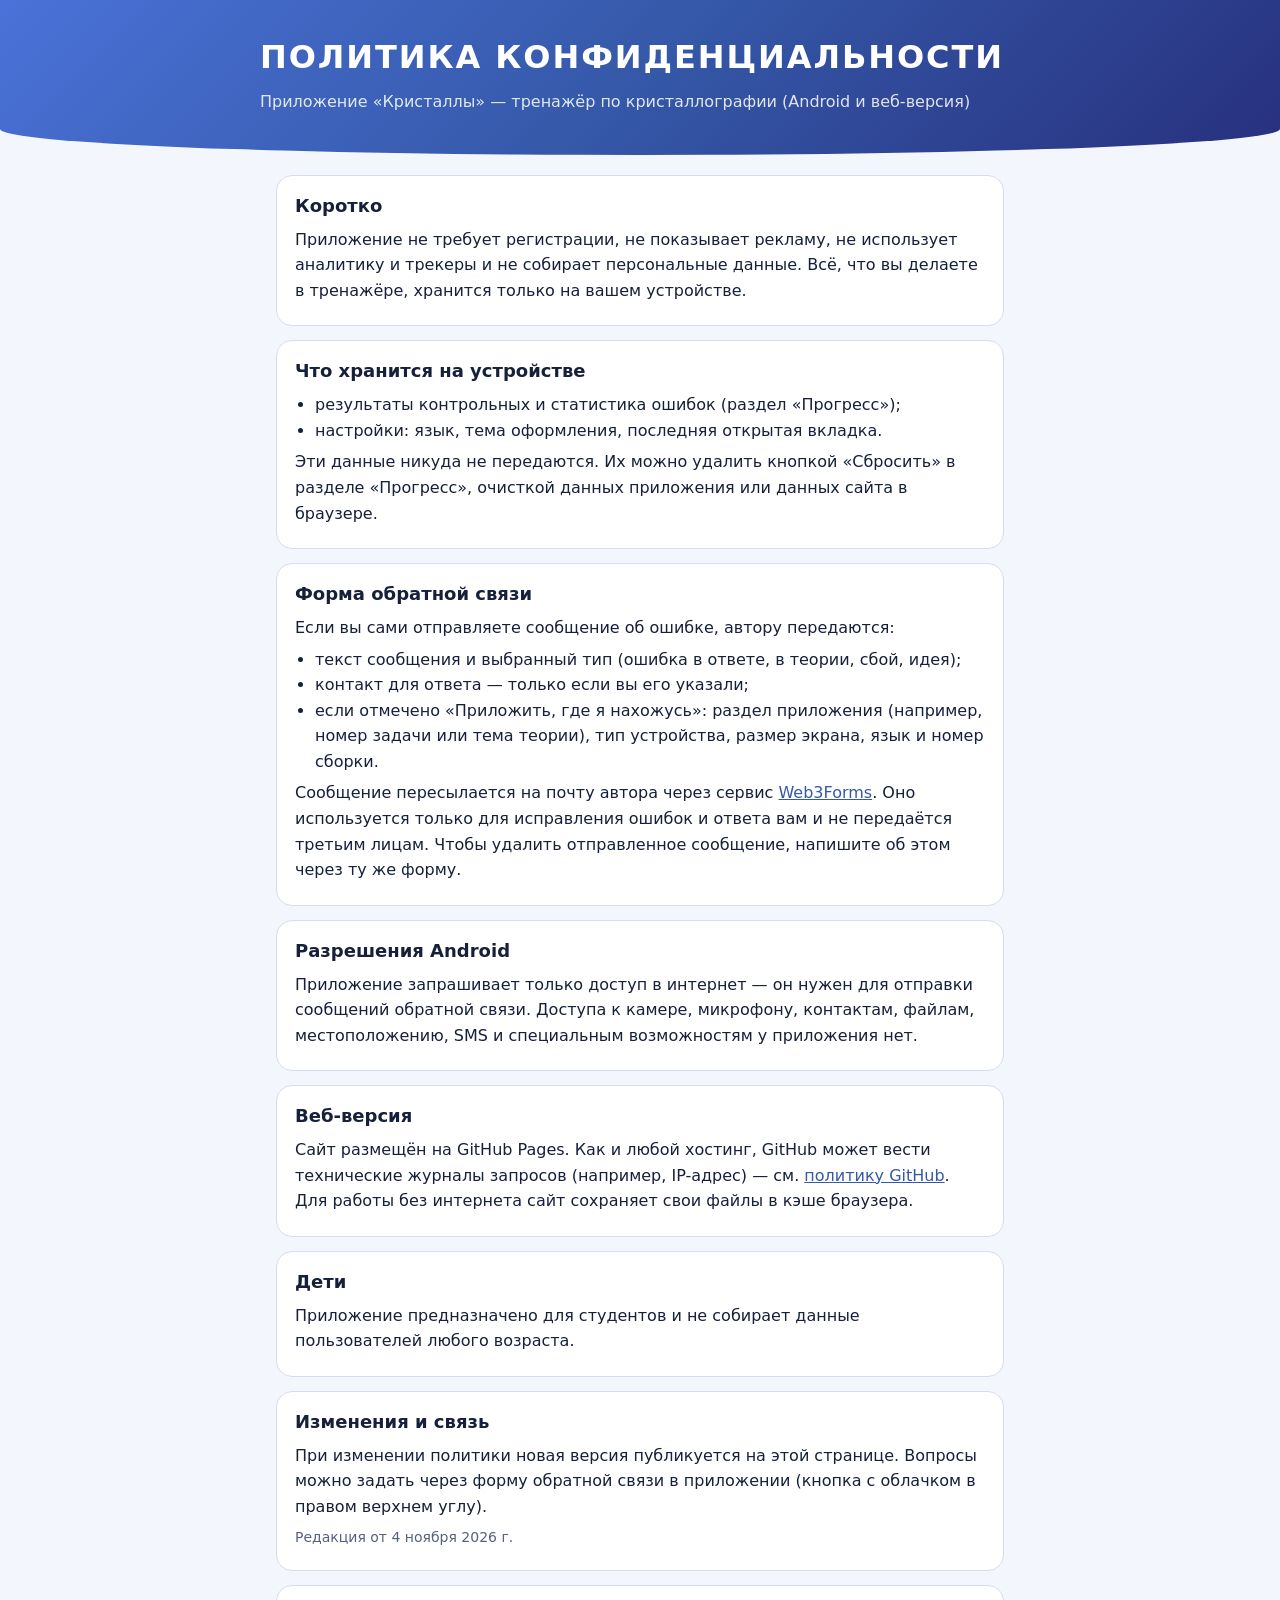
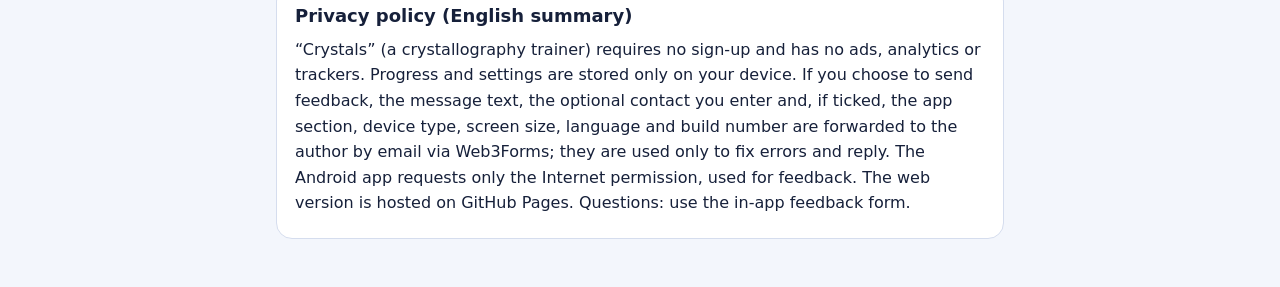
==== site/privacy.html @ 4cf8d374 "Сборка 106" ====
<!doctype html>
<html lang="ru">
<head>
<meta charset="utf-8">
<meta name="viewport" content="width=device-width, initial-scale=1">
<title>Кристаллы — политика конфиденциальности</title>
<meta name="description" content="Политика конфиденциальности приложения «Кристаллы» — тренажёра по кристаллографии">
<link rel="icon" href="icons/icon-192.png">
<style>
:root{--paper:#F3F6FC;--surface:#fff;--ink:#16203A;--muted:#56617F;--line:#D5DDEE;--accent:#3558A8}
@media (prefers-color-scheme:dark){:root{--paper:#0D0B13;--surface:#17141F;--ink:#ECE8F6;--muted:#A39BBA;--line:#2A2539;--accent:#9F82FF}}
*{box-sizing:border-box}
body{margin:0;background:var(--paper);color:var(--ink);font:16px/1.6 system-ui,-apple-system,"Segoe UI",sans-serif}
header{background:linear-gradient(135deg,#4A72D8,#3558A8 50%,#27307E);color:#fff;padding:32px 16px 40px;border-radius:0 0 50% 50% / 0 0 26px 26px}
header div,main{max-width:760px;margin:0 auto}
h1{margin:0;font-size:clamp(24px,6vw,32px);letter-spacing:.06em;text-transform:uppercase}
header p{margin:6px 0 0;opacity:.85}
main{padding:20px 16px 48px;display:grid;gap:14px}
section{background:var(--surface);border:1px solid var(--line);border-radius:16px;padding:16px 18px}
h2{margin:0 0 6px;font-size:18px}
p,ul{margin:6px 0}
ul{padding-left:20px}
.muted{color:var(--muted);font-size:14px}
a{color:var(--accent)}
</style>
</head>
<body>
<header><div><h1>Политика конфиденциальности</h1><p>Приложение «Кристаллы» — тренажёр по кристаллографии (Android и веб-версия)</p></div></header>
<main>
<section>
<h2>Коротко</h2>
<p>Приложение не требует регистрации, не показывает рекламу, не использует аналитику и трекеры и не собирает персональные данные. Всё, что вы делаете в тренажёре, хранится только на вашем устройстве.</p>
</section>
<section>
<h2>Что хранится на устройстве</h2>
<ul>
<li>результаты контрольных и статистика ошибок (раздел «Прогресс»);</li>
<li>настройки: язык, тема оформления, последняя открытая вкладка.</li>
</ul>
<p>Эти данные никуда не передаются. Их можно удалить кнопкой «Сбросить» в разделе «Прогресс», очисткой данных приложения или данных сайта в браузере.</p>
</section>
<section>
<h2>Форма обратной связи</h2>
<p>Если вы сами отправляете сообщение об ошибке, автору передаются:</p>
<ul>
<li>текст сообщения и выбранный тип (ошибка в ответе, в теории, сбой, идея);</li>
<li>контакт для ответа — только если вы его указали;</li>
<li>если отмечено «Приложить, где я нахожусь»: раздел приложения (например, номер задачи или тема теории), тип устройства, размер экрана, язык и номер сборки.</li>
</ul>
<p>Сообщение пересылается на почту автора через сервис <a href="https://web3forms.com/privacy" rel="noopener">Web3Forms</a>. Оно используется только для исправления ошибок и ответа вам и не передаётся третьим лицам. Чтобы удалить отправленное сообщение, напишите об этом через ту же форму.</p>
</section>
<section>
<h2>Разрешения Android</h2>
<p>Приложение запрашивает только доступ в интернет — он нужен для отправки сообщений обратной связи. Доступа к камере, микрофону, контактам, файлам, местоположению, SMS и специальным возможностям у приложения нет.</p>
</section>
<section>
<h2>Веб-версия</h2>
<p>Сайт размещён на GitHub Pages. Как и любой хостинг, GitHub может вести технические журналы запросов (например, IP-адрес) — см. <a href="https://docs.github.com/site-policy/privacy-policies/github-general-privacy-statement" rel="noopener">политику GitHub</a>. Для работы без интернета сайт сохраняет свои файлы в кэше браузера.</p>
</section>
<section>
<h2>Дети</h2>
<p>Приложение предназначено для студентов и не собирает данные пользователей любого возраста.</p>
</section>
<section>
<h2>Изменения и связь</h2>
<p>При изменении политики новая версия публикуется на этой странице. Вопросы можно задать через форму обратной связи в приложении (кнопка с облачком в правом верхнем углу).</p>
<p class="muted">Редакция от 4 ноября 2026 г.</p>
</section>
<section lang="en">
<h2>Privacy policy (English summary)</h2>
<p>“Crystals” (a crystallography trainer) requires no sign-up and has no ads, analytics or trackers. Progress and settings are stored only on your device. If you choose to send feedback, the message text, the optional contact you enter and, if ticked, the app section, device type, screen size, language and build number are forwarded to the author by email via Web3Forms; they are used only to fix errors and reply. The Android app requests only the Internet permission, used for feedback. The web version is hosted on GitHub Pages. Questions: use the in-app feedback form.</p>
</section>
</main>
</body>
</html>
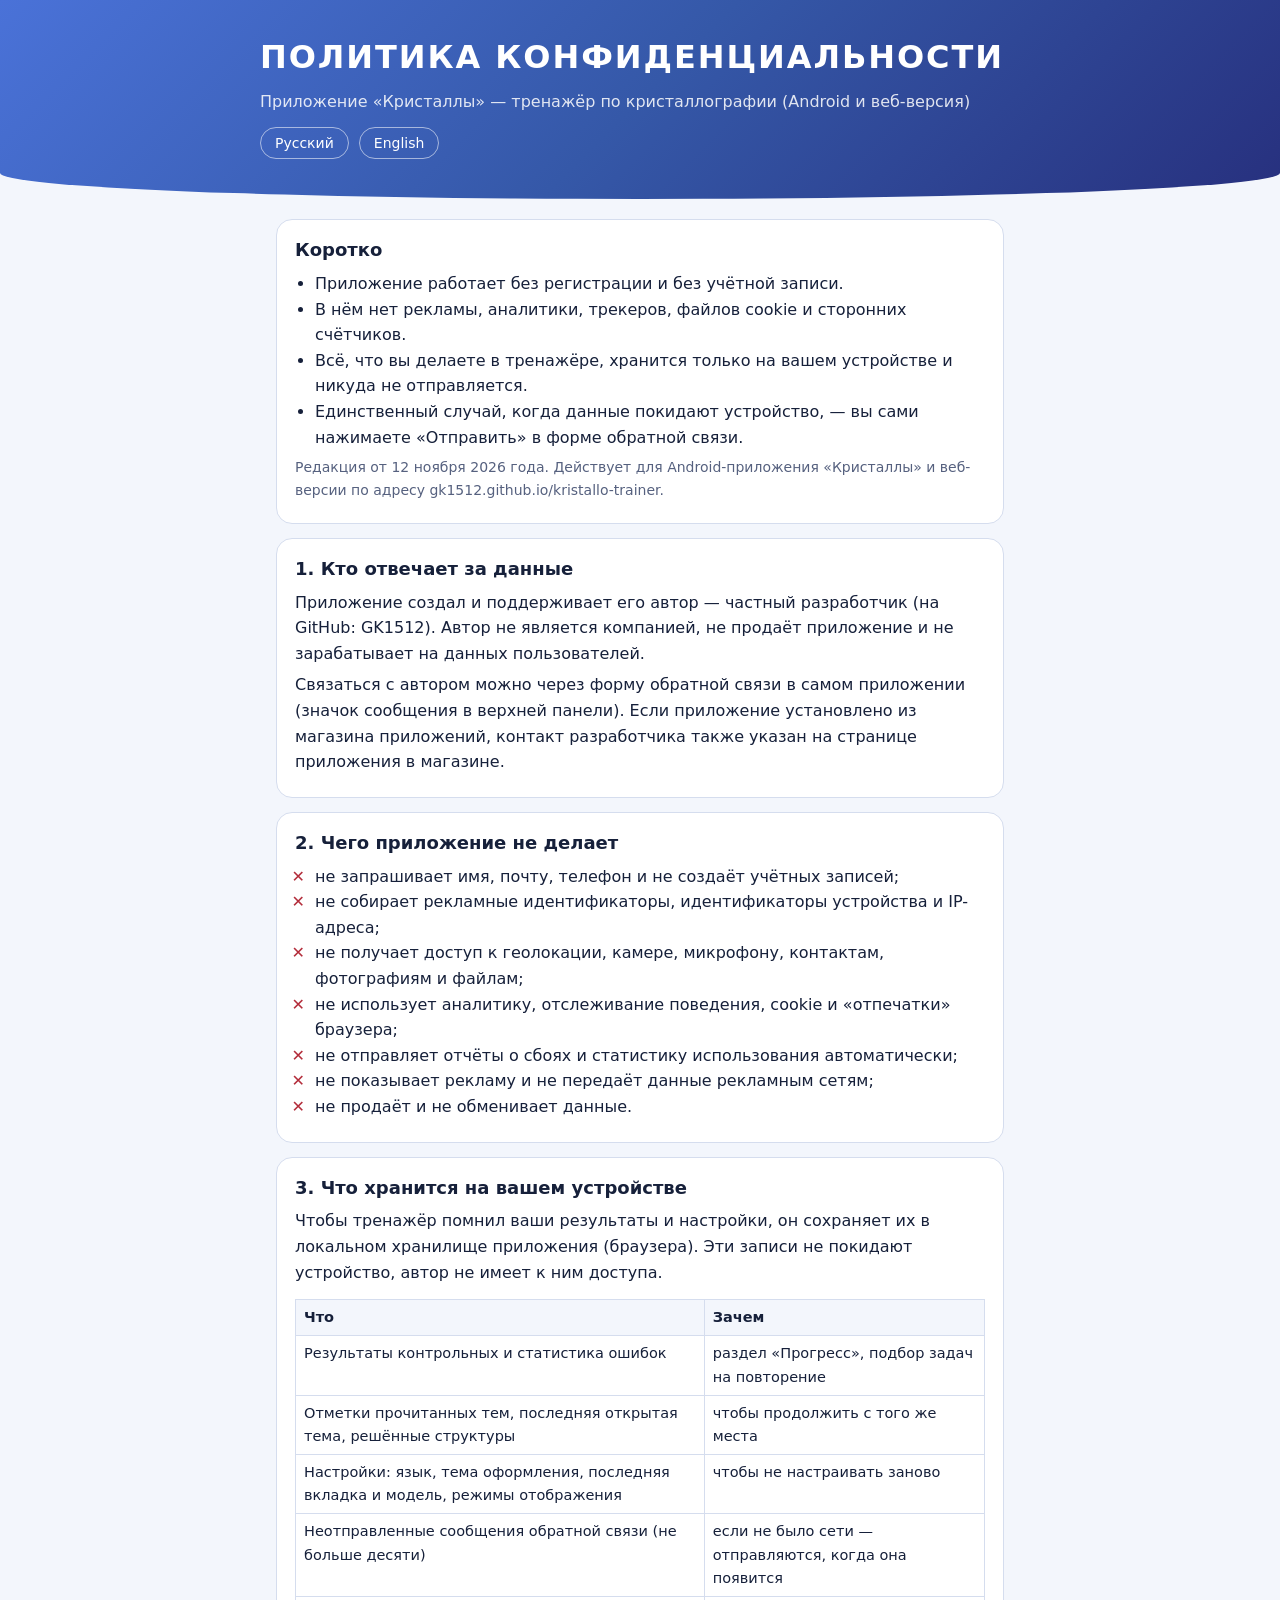
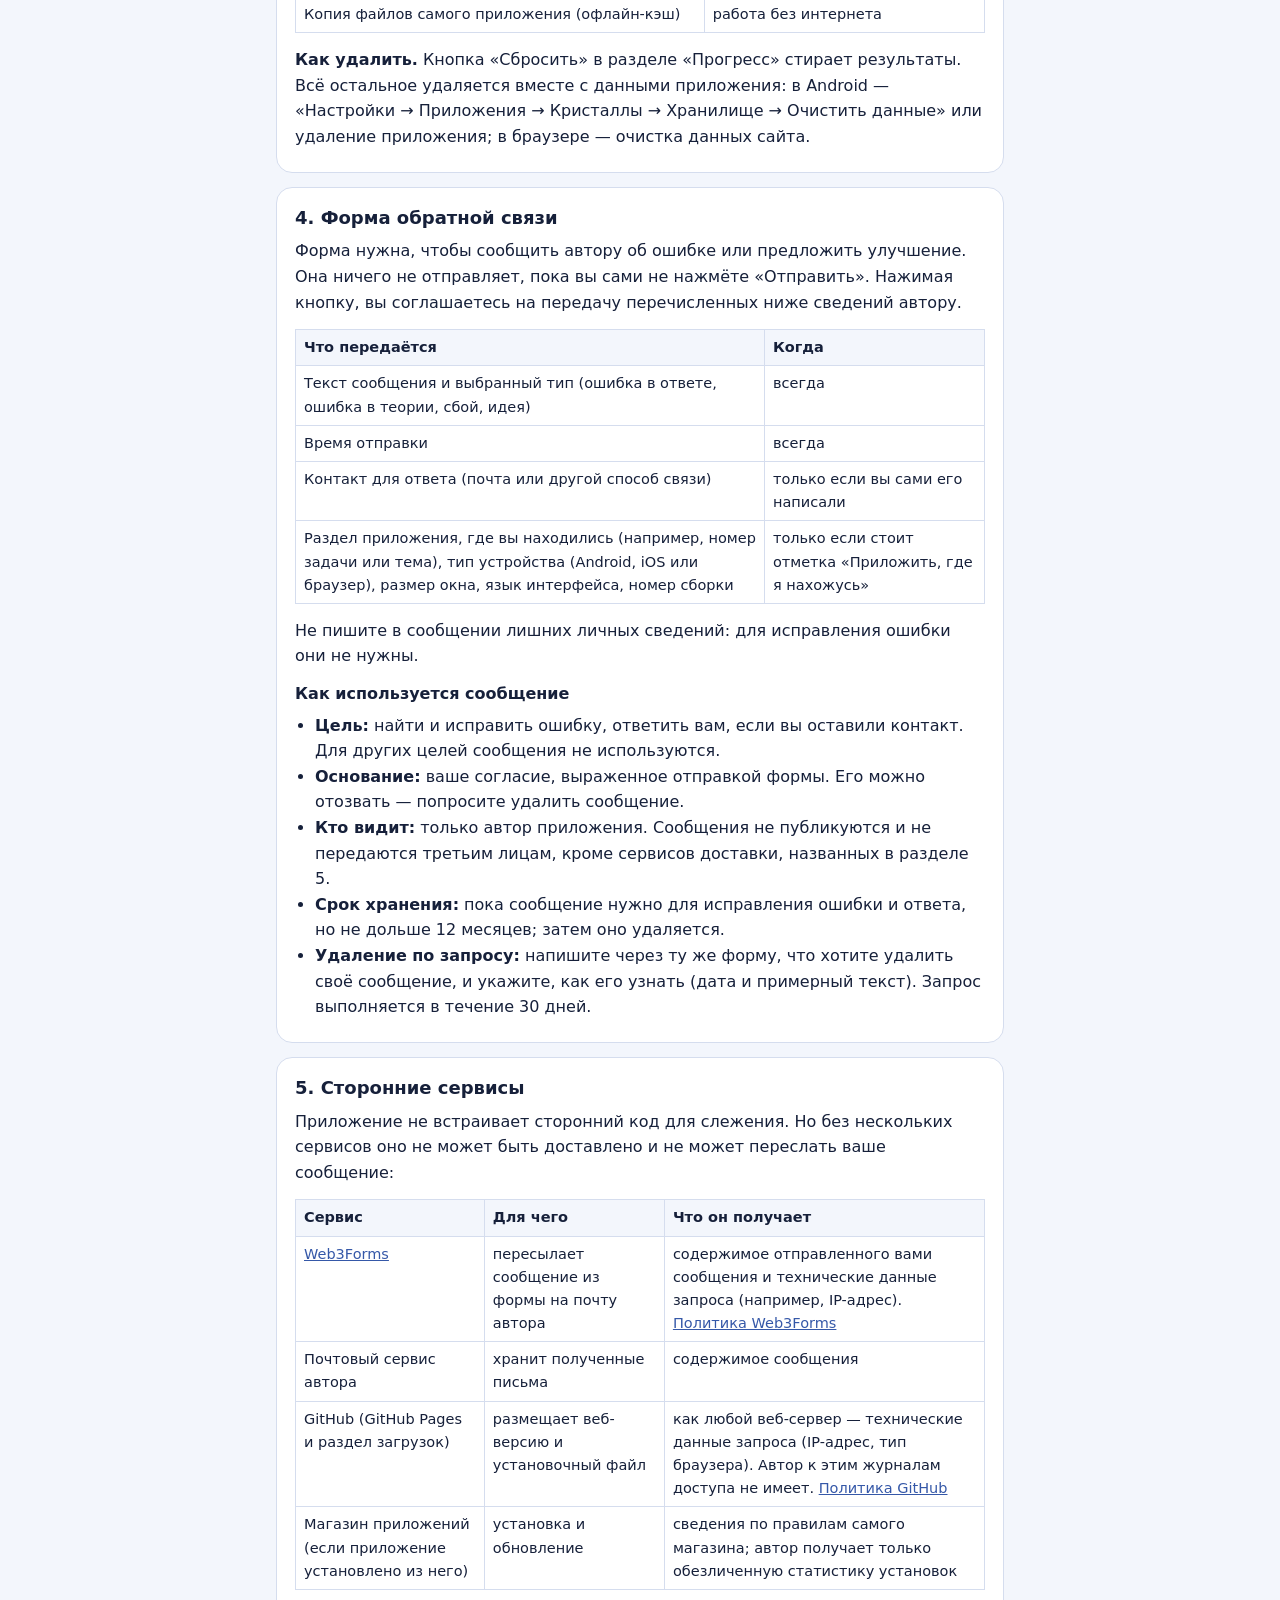
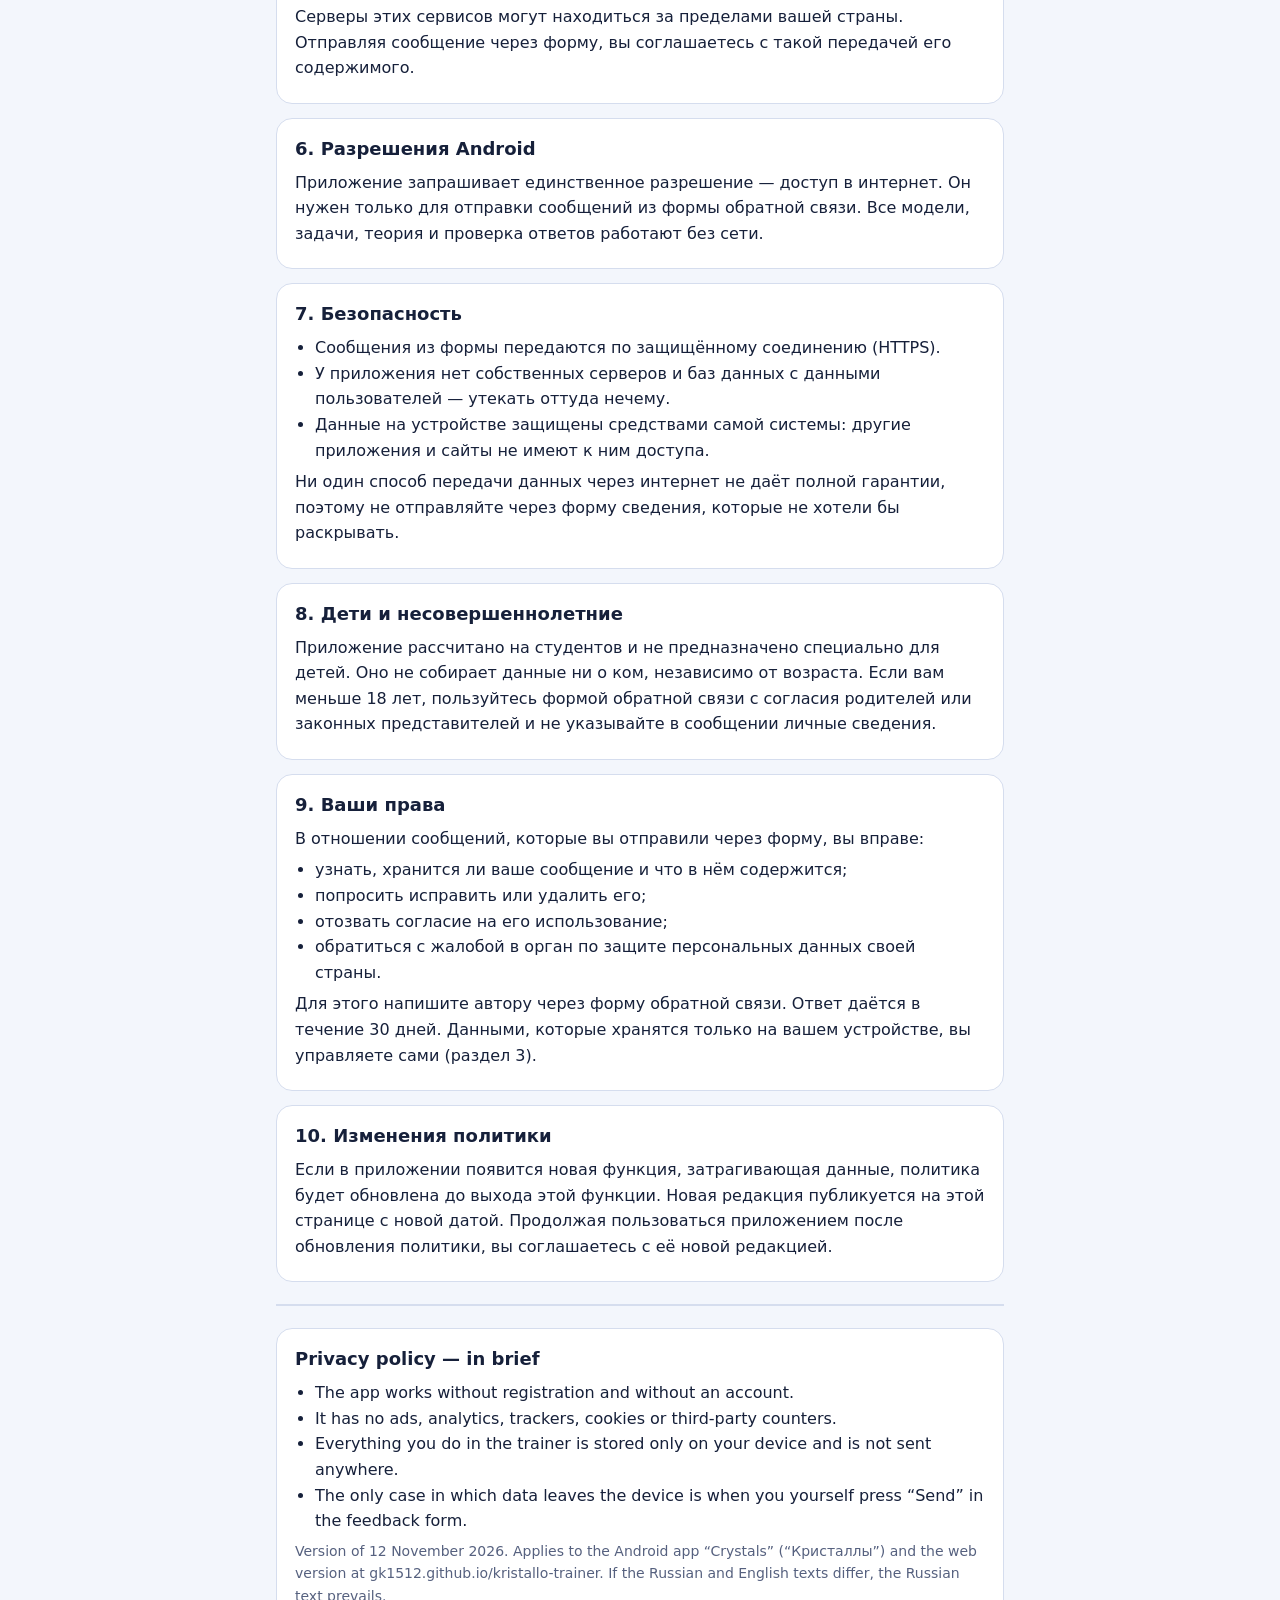
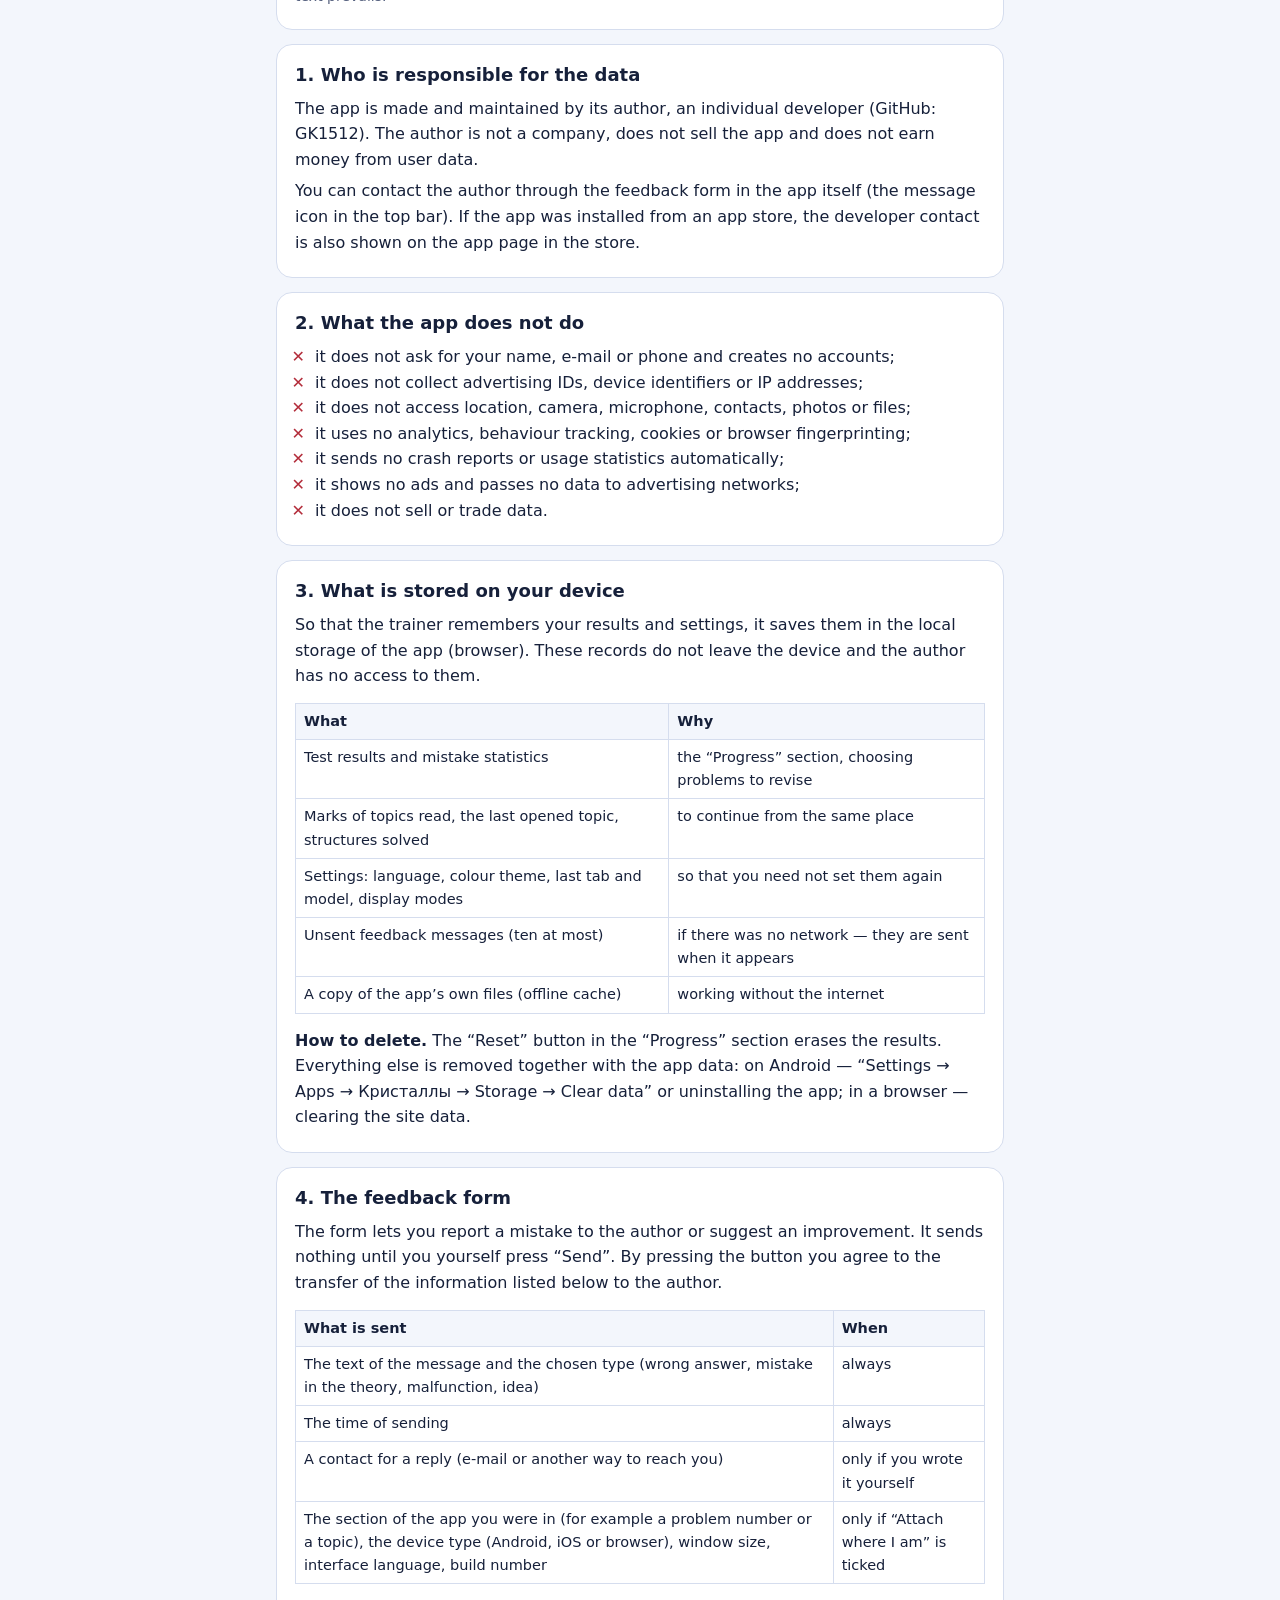
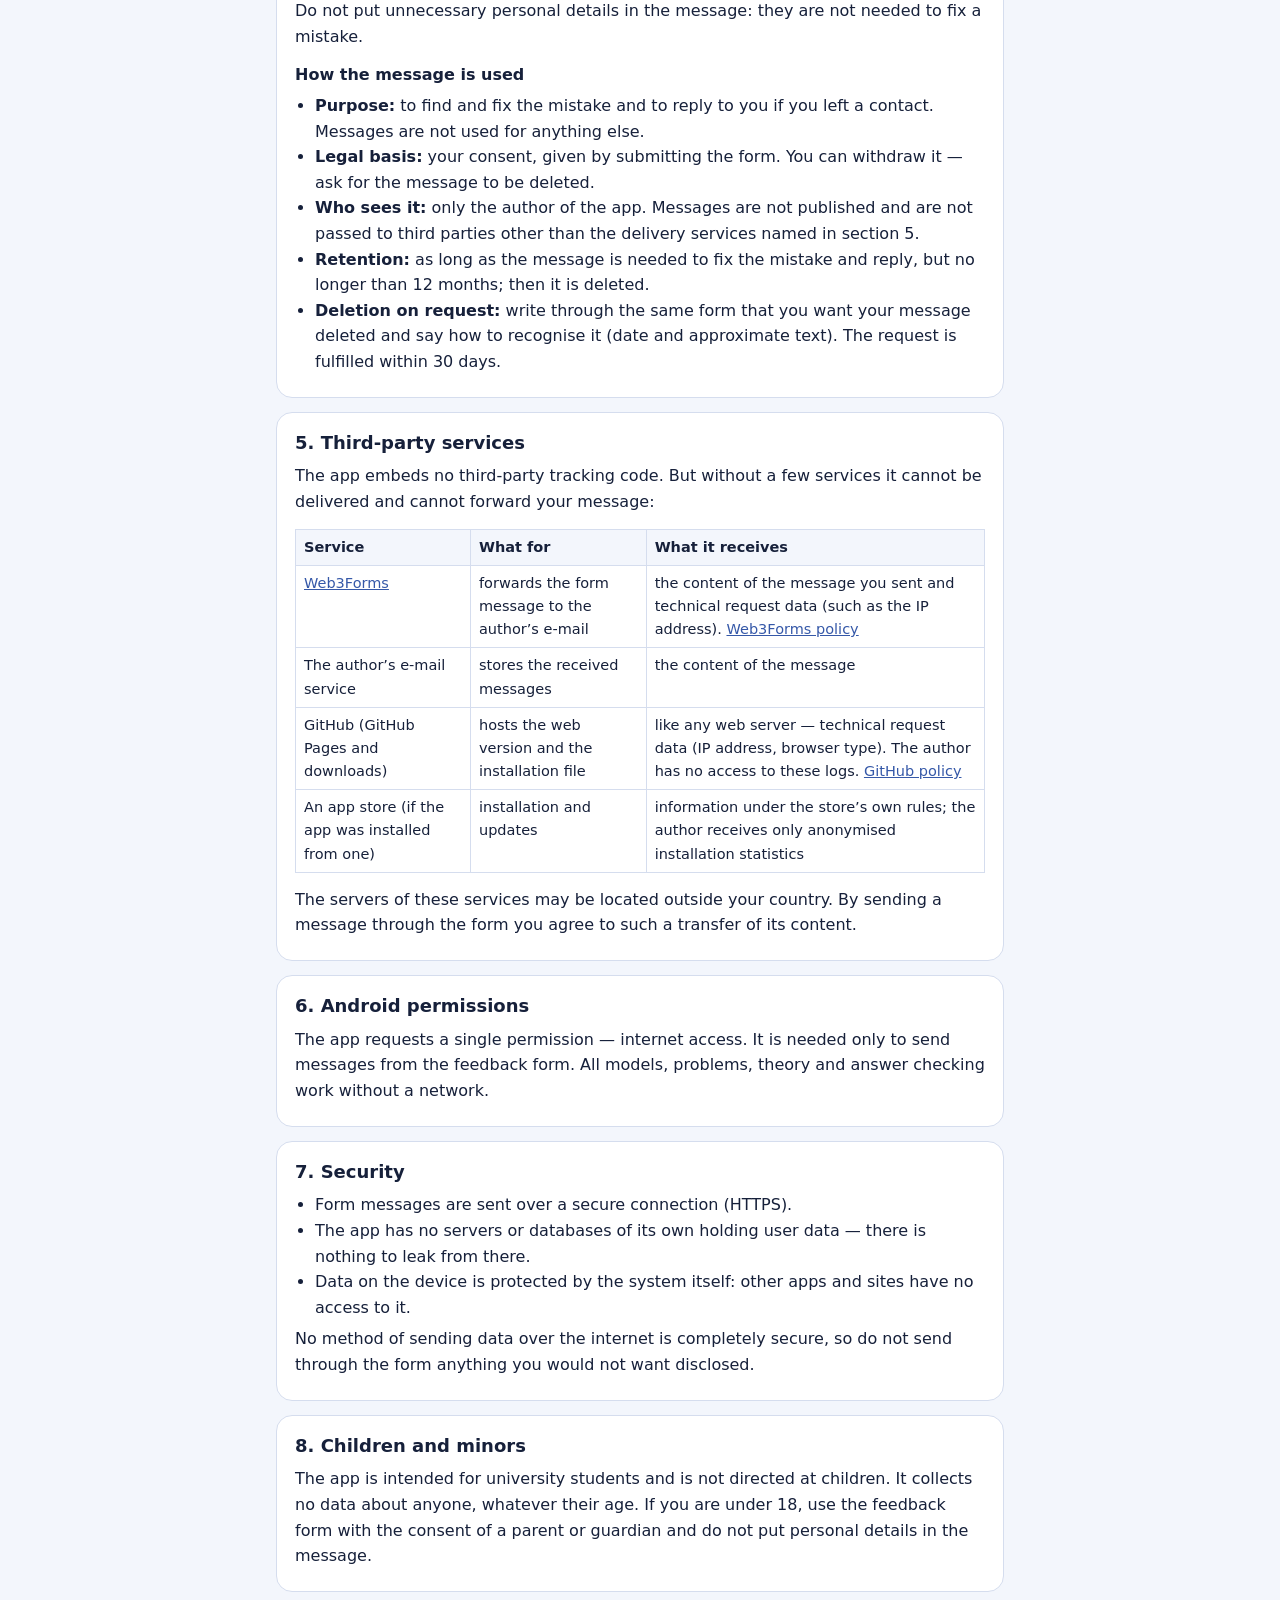
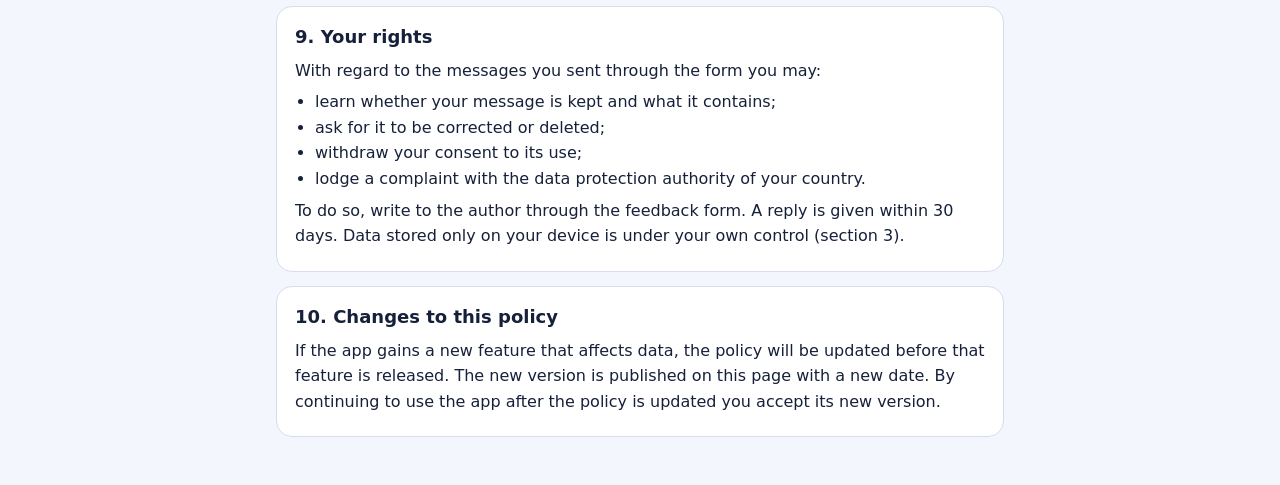
==== commit e019039a: "Сборка 116" ====
--- a/site/privacy.html
+++ b/site/privacy.html
@@ -22,54 +22,210 @@
 ul{padding-left:20px}
 .muted{color:var(--muted);font-size:14px}
 a{color:var(--accent)}
+
+h2{scroll-margin-top:12px}
+h3{margin:12px 0 4px;font-size:16px}
+.lang{display:flex;gap:10px;margin-top:12px}
+.lang a{color:#fff;border:1px solid rgba(255,255,255,.55);border-radius:999px;padding:4px 14px;text-decoration:none;font-size:14px}
+table{border-collapse:collapse;width:100%;font-size:14.5px;margin:8px 0}
+th,td{border:1px solid var(--line);padding:6px 8px;text-align:left;vertical-align:top}
+th{background:var(--paper);font-weight:600}
+.tw{overflow-x:auto}
+.no li::marker{content:"✕  ";color:#B32D3B}
+hr{border:0;border-top:2px solid var(--line);margin:8px 0}
 </style>
 </head>
 <body>
-<header><div><h1>Политика конфиденциальности</h1><p>Приложение «Кристаллы» — тренажёр по кристаллографии (Android и веб-версия)</p></div></header>
+<header><div><h1>Политика конфиденциальности</h1><p>Приложение «Кристаллы» — тренажёр по кристаллографии (Android и веб-версия)</p>
+<div class="lang"><a href="#ru">Русский</a><a href="#en">English</a></div></div></header>
 <main>
-<section>
-<h2>Коротко</h2>
-<p>Приложение не требует регистрации, не показывает рекламу, не использует аналитику и трекеры и не собирает персональные данные. Всё, что вы делаете в тренажёре, хранится только на вашем устройстве.</p>
-</section>
-<section>
-<h2>Что хранится на устройстве</h2>
-<ul>
-<li>результаты контрольных и статистика ошибок (раздел «Прогресс»);</li>
-<li>настройки: язык, тема оформления, последняя открытая вкладка.</li>
-</ul>
-<p>Эти данные никуда не передаются. Их можно удалить кнопкой «Сбросить» в разделе «Прогресс», очисткой данных приложения или данных сайта в браузере.</p>
-</section>
-<section>
-<h2>Форма обратной связи</h2>
-<p>Если вы сами отправляете сообщение об ошибке, автору передаются:</p>
-<ul>
-<li>текст сообщения и выбранный тип (ошибка в ответе, в теории, сбой, идея);</li>
-<li>контакт для ответа — только если вы его указали;</li>
-<li>если отмечено «Приложить, где я нахожусь»: раздел приложения (например, номер задачи или тема теории), тип устройства, размер экрана, язык и номер сборки.</li>
-</ul>
-<p>Сообщение пересылается на почту автора через сервис <a href="https://web3forms.com/privacy" rel="noopener">Web3Forms</a>. Оно используется только для исправления ошибок и ответа вам и не передаётся третьим лицам. Чтобы удалить отправленное сообщение, напишите об этом через ту же форму.</p>
-</section>
-<section>
-<h2>Разрешения Android</h2>
-<p>Приложение запрашивает только доступ в интернет — он нужен для отправки сообщений обратной связи. Доступа к камере, микрофону, контактам, файлам, местоположению, SMS и специальным возможностям у приложения нет.</p>
-</section>
-<section>
-<h2>Веб-версия</h2>
-<p>Сайт размещён на GitHub Pages. Как и любой хостинг, GitHub может вести технические журналы запросов (например, IP-адрес) — см. <a href="https://docs.github.com/site-policy/privacy-policies/github-general-privacy-statement" rel="noopener">политику GitHub</a>. Для работы без интернета сайт сохраняет свои файлы в кэше браузера.</p>
-</section>
-<section>
-<h2>Дети</h2>
-<p>Приложение предназначено для студентов и не собирает данные пользователей любого возраста.</p>
-</section>
-<section>
-<h2>Изменения и связь</h2>
-<p>При изменении политики новая версия публикуется на этой странице. Вопросы можно задать через форму обратной связи в приложении (кнопка с облачком в правом верхнем углу).</p>
-<p class="muted">Редакция от 4 ноября 2026 г.</p>
-</section>
-<section lang="en">
-<h2>Privacy policy (English summary)</h2>
-<p>“Crystals” (a crystallography trainer) requires no sign-up and has no ads, analytics or trackers. Progress and settings are stored only on your device. If you choose to send feedback, the message text, the optional contact you enter and, if ticked, the app section, device type, screen size, language and build number are forwarded to the author by email via Web3Forms; they are used only to fix errors and reply. The Android app requests only the Internet permission, used for feedback. The web version is hosted on GitHub Pages. Questions: use the in-app feedback form.</p>
-</section>
+<section id="ru"><h2>Коротко</h2>
+<ul>
+<li>Приложение работает без регистрации и без учётной записи.</li>
+<li>В нём нет рекламы, аналитики, трекеров, файлов cookie и сторонних счётчиков.</li>
+<li>Всё, что вы делаете в тренажёре, хранится только на вашем устройстве и никуда не отправляется.</li>
+<li>Единственный случай, когда данные покидают устройство, — вы сами нажимаете «Отправить» в форме обратной связи.</li>
+</ul>
+<p class="muted">Редакция от 12 ноября 2026 года. Действует для Android-приложения «Кристаллы» и веб-версии по адресу gk1512.github.io/kristallo-trainer.</p></section>
+
+<section><h2>1. Кто отвечает за данные</h2>
+<p>Приложение создал и поддерживает его автор — частный разработчик (на GitHub: GK1512). Автор не является компанией, не продаёт приложение и не зарабатывает на данных пользователей.</p>
+<p>Связаться с автором можно через форму обратной связи в самом приложении (значок сообщения в верхней панели). Если приложение установлено из магазина приложений, контакт разработчика также указан на странице приложения в магазине.</p></section>
+
+<section><h2>2. Чего приложение не делает</h2>
+<ul class="no">
+<li>не запрашивает имя, почту, телефон и не создаёт учётных записей;</li>
+<li>не собирает рекламные идентификаторы, идентификаторы устройства и IP-адреса;</li>
+<li>не получает доступ к геолокации, камере, микрофону, контактам, фотографиям и файлам;</li>
+<li>не использует аналитику, отслеживание поведения, cookie и «отпечатки» браузера;</li>
+<li>не отправляет отчёты о сбоях и статистику использования автоматически;</li>
+<li>не показывает рекламу и не передаёт данные рекламным сетям;</li>
+<li>не продаёт и не обменивает данные.</li>
+</ul></section>
+
+<section><h2>3. Что хранится на вашем устройстве</h2>
+<p>Чтобы тренажёр помнил ваши результаты и настройки, он сохраняет их в локальном хранилище приложения (браузера). Эти записи не покидают устройство, автор не имеет к ним доступа.</p>
+<div class="tw"><table>
+<tr><th>Что</th><th>Зачем</th></tr>
+<tr><td>Результаты контрольных и статистика ошибок</td><td>раздел «Прогресс», подбор задач на повторение</td></tr>
+<tr><td>Отметки прочитанных тем, последняя открытая тема, решённые структуры</td><td>чтобы продолжить с того же места</td></tr>
+<tr><td>Настройки: язык, тема оформления, последняя вкладка и модель, режимы отображения</td><td>чтобы не настраивать заново</td></tr>
+<tr><td>Неотправленные сообщения обратной связи (не больше десяти)</td><td>если не было сети — отправляются, когда она появится</td></tr>
+<tr><td>Копия файлов самого приложения (офлайн-кэш)</td><td>работа без интернета</td></tr>
+</table></div>
+<p><b>Как удалить.</b> Кнопка «Сбросить» в разделе «Прогресс» стирает результаты. Всё остальное удаляется вместе с данными приложения: в Android — «Настройки → Приложения → Кристаллы → Хранилище → Очистить данные» или удаление приложения; в браузере — очистка данных сайта.</p></section>
+
+<section><h2>4. Форма обратной связи</h2>
+<p>Форма нужна, чтобы сообщить автору об ошибке или предложить улучшение. Она ничего не отправляет, пока вы сами не нажмёте «Отправить». Нажимая кнопку, вы соглашаетесь на передачу перечисленных ниже сведений автору.</p>
+<div class="tw"><table>
+<tr><th>Что передаётся</th><th>Когда</th></tr>
+<tr><td>Текст сообщения и выбранный тип (ошибка в ответе, ошибка в теории, сбой, идея)</td><td>всегда</td></tr>
+<tr><td>Время отправки</td><td>всегда</td></tr>
+<tr><td>Контакт для ответа (почта или другой способ связи)</td><td>только если вы сами его написали</td></tr>
+<tr><td>Раздел приложения, где вы находились (например, номер задачи или тема), тип устройства (Android, iOS или браузер), размер окна, язык интерфейса, номер сборки</td><td>только если стоит отметка «Приложить, где я нахожусь»</td></tr>
+</table></div>
+<p>Не пишите в сообщении лишних личных сведений: для исправления ошибки они не нужны.</p>
+<h3>Как используется сообщение</h3>
+<ul>
+<li><b>Цель:</b> найти и исправить ошибку, ответить вам, если вы оставили контакт. Для других целей сообщения не используются.</li>
+<li><b>Основание:</b> ваше согласие, выраженное отправкой формы. Его можно отозвать — попросите удалить сообщение.</li>
+<li><b>Кто видит:</b> только автор приложения. Сообщения не публикуются и не передаются третьим лицам, кроме сервисов доставки, названных в разделе 5.</li>
+<li><b>Срок хранения:</b> пока сообщение нужно для исправления ошибки и ответа, но не дольше 12 месяцев; затем оно удаляется.</li>
+<li><b>Удаление по запросу:</b> напишите через ту же форму, что хотите удалить своё сообщение, и укажите, как его узнать (дата и примерный текст). Запрос выполняется в течение 30 дней.</li>
+</ul></section>
+
+<section><h2>5. Сторонние сервисы</h2>
+<p>Приложение не встраивает сторонний код для слежения. Но без нескольких сервисов оно не может быть доставлено и не может переслать ваше сообщение:</p>
+<div class="tw"><table>
+<tr><th>Сервис</th><th>Для чего</th><th>Что он получает</th></tr>
+<tr><td><a href="https://web3forms.com" rel="noopener">Web3Forms</a></td><td>пересылает сообщение из формы на почту автора</td><td>содержимое отправленного вами сообщения и технические данные запроса (например, IP-адрес). <a href="https://web3forms.com/privacy" rel="noopener">Политика Web3Forms</a></td></tr>
+<tr><td>Почтовый сервис автора</td><td>хранит полученные письма</td><td>содержимое сообщения</td></tr>
+<tr><td>GitHub (GitHub Pages и раздел загрузок)</td><td>размещает веб-версию и установочный файл</td><td>как любой веб-сервер — технические данные запроса (IP-адрес, тип браузера). Автор к этим журналам доступа не имеет. <a href="https://docs.github.com/site-policy/privacy-policies/github-general-privacy-statement" rel="noopener">Политика GitHub</a></td></tr>
+<tr><td>Магазин приложений (если приложение установлено из него)</td><td>установка и обновление</td><td>сведения по правилам самого магазина; автор получает только обезличенную статистику установок</td></tr>
+</table></div>
+<p>Серверы этих сервисов могут находиться за пределами вашей страны. Отправляя сообщение через форму, вы соглашаетесь с такой передачей его содержимого.</p></section>
+
+<section><h2>6. Разрешения Android</h2>
+<p>Приложение запрашивает единственное разрешение — доступ в интернет. Он нужен только для отправки сообщений из формы обратной связи. Все модели, задачи, теория и проверка ответов работают без сети.</p></section>
+
+<section><h2>7. Безопасность</h2>
+<ul>
+<li>Сообщения из формы передаются по защищённому соединению (HTTPS).</li>
+<li>У приложения нет собственных серверов и баз данных с данными пользователей — утекать оттуда нечему.</li>
+<li>Данные на устройстве защищены средствами самой системы: другие приложения и сайты не имеют к ним доступа.</li>
+</ul>
+<p>Ни один способ передачи данных через интернет не даёт полной гарантии, поэтому не отправляйте через форму сведения, которые не хотели бы раскрывать.</p></section>
+
+<section><h2>8. Дети и несовершеннолетние</h2>
+<p>Приложение рассчитано на студентов и не предназначено специально для детей. Оно не собирает данные ни о ком, независимо от возраста. Если вам меньше 18 лет, пользуйтесь формой обратной связи с согласия родителей или законных представителей и не указывайте в сообщении личные сведения.</p></section>
+
+<section><h2>9. Ваши права</h2>
+<p>В отношении сообщений, которые вы отправили через форму, вы вправе:</p>
+<ul>
+<li>узнать, хранится ли ваше сообщение и что в нём содержится;</li>
+<li>попросить исправить или удалить его;</li>
+<li>отозвать согласие на его использование;</li>
+<li>обратиться с жалобой в орган по защите персональных данных своей страны.</li>
+</ul>
+<p>Для этого напишите автору через форму обратной связи. Ответ даётся в течение 30 дней. Данными, которые хранятся только на вашем устройстве, вы управляете сами (раздел 3).</p></section>
+
+<section><h2>10. Изменения политики</h2>
+<p>Если в приложении появится новая функция, затрагивающая данные, политика будет обновлена до выхода этой функции. Новая редакция публикуется на этой странице с новой датой. Продолжая пользоваться приложением после обновления политики, вы соглашаетесь с её новой редакцией.</p></section>
+
+<hr>
+
+<section id="en"><h2>Privacy policy — in brief</h2>
+<ul>
+<li>The app works without registration and without an account.</li>
+<li>It has no ads, analytics, trackers, cookies or third-party counters.</li>
+<li>Everything you do in the trainer is stored only on your device and is not sent anywhere.</li>
+<li>The only case in which data leaves the device is when you yourself press “Send” in the feedback form.</li>
+</ul>
+<p class="muted">Version of 12 November 2026. Applies to the Android app “Crystals” (“Кристаллы”) and the web version at gk1512.github.io/kristallo-trainer. If the Russian and English texts differ, the Russian text prevails.</p></section>
+
+<section><h2>1. Who is responsible for the data</h2>
+<p>The app is made and maintained by its author, an individual developer (GitHub: GK1512). The author is not a company, does not sell the app and does not earn money from user data.</p>
+<p>You can contact the author through the feedback form in the app itself (the message icon in the top bar). If the app was installed from an app store, the developer contact is also shown on the app page in the store.</p></section>
+
+<section><h2>2. What the app does not do</h2>
+<ul class="no">
+<li>it does not ask for your name, e-mail or phone and creates no accounts;</li>
+<li>it does not collect advertising IDs, device identifiers or IP addresses;</li>
+<li>it does not access location, camera, microphone, contacts, photos or files;</li>
+<li>it uses no analytics, behaviour tracking, cookies or browser fingerprinting;</li>
+<li>it sends no crash reports or usage statistics automatically;</li>
+<li>it shows no ads and passes no data to advertising networks;</li>
+<li>it does not sell or trade data.</li>
+</ul></section>
+
+<section><h2>3. What is stored on your device</h2>
+<p>So that the trainer remembers your results and settings, it saves them in the local storage of the app (browser). These records do not leave the device and the author has no access to them.</p>
+<div class="tw"><table>
+<tr><th>What</th><th>Why</th></tr>
+<tr><td>Test results and mistake statistics</td><td>the “Progress” section, choosing problems to revise</td></tr>
+<tr><td>Marks of topics read, the last opened topic, structures solved</td><td>to continue from the same place</td></tr>
+<tr><td>Settings: language, colour theme, last tab and model, display modes</td><td>so that you need not set them again</td></tr>
+<tr><td>Unsent feedback messages (ten at most)</td><td>if there was no network — they are sent when it appears</td></tr>
+<tr><td>A copy of the app’s own files (offline cache)</td><td>working without the internet</td></tr>
+</table></div>
+<p><b>How to delete.</b> The “Reset” button in the “Progress” section erases the results. Everything else is removed together with the app data: on Android — “Settings → Apps → Кристаллы → Storage → Clear data” or uninstalling the app; in a browser — clearing the site data.</p></section>
+
+<section><h2>4. The feedback form</h2>
+<p>The form lets you report a mistake to the author or suggest an improvement. It sends nothing until you yourself press “Send”. By pressing the button you agree to the transfer of the information listed below to the author.</p>
+<div class="tw"><table>
+<tr><th>What is sent</th><th>When</th></tr>
+<tr><td>The text of the message and the chosen type (wrong answer, mistake in the theory, malfunction, idea)</td><td>always</td></tr>
+<tr><td>The time of sending</td><td>always</td></tr>
+<tr><td>A contact for a reply (e-mail or another way to reach you)</td><td>only if you wrote it yourself</td></tr>
+<tr><td>The section of the app you were in (for example a problem number or a topic), the device type (Android, iOS or browser), window size, interface language, build number</td><td>only if “Attach where I am” is ticked</td></tr>
+</table></div>
+<p>Do not put unnecessary personal details in the message: they are not needed to fix a mistake.</p>
+<h3>How the message is used</h3>
+<ul>
+<li><b>Purpose:</b> to find and fix the mistake and to reply to you if you left a contact. Messages are not used for anything else.</li>
+<li><b>Legal basis:</b> your consent, given by submitting the form. You can withdraw it — ask for the message to be deleted.</li>
+<li><b>Who sees it:</b> only the author of the app. Messages are not published and are not passed to third parties other than the delivery services named in section 5.</li>
+<li><b>Retention:</b> as long as the message is needed to fix the mistake and reply, but no longer than 12 months; then it is deleted.</li>
+<li><b>Deletion on request:</b> write through the same form that you want your message deleted and say how to recognise it (date and approximate text). The request is fulfilled within 30 days.</li>
+</ul></section>
+
+<section><h2>5. Third-party services</h2>
+<p>The app embeds no third-party tracking code. But without a few services it cannot be delivered and cannot forward your message:</p>
+<div class="tw"><table>
+<tr><th>Service</th><th>What for</th><th>What it receives</th></tr>
+<tr><td><a href="https://web3forms.com" rel="noopener">Web3Forms</a></td><td>forwards the form message to the author’s e-mail</td><td>the content of the message you sent and technical request data (such as the IP address). <a href="https://web3forms.com/privacy" rel="noopener">Web3Forms policy</a></td></tr>
+<tr><td>The author’s e-mail service</td><td>stores the received messages</td><td>the content of the message</td></tr>
+<tr><td>GitHub (GitHub Pages and downloads)</td><td>hosts the web version and the installation file</td><td>like any web server — technical request data (IP address, browser type). The author has no access to these logs. <a href="https://docs.github.com/site-policy/privacy-policies/github-general-privacy-statement" rel="noopener">GitHub policy</a></td></tr>
+<tr><td>An app store (if the app was installed from one)</td><td>installation and updates</td><td>information under the store’s own rules; the author receives only anonymised installation statistics</td></tr>
+</table></div>
+<p>The servers of these services may be located outside your country. By sending a message through the form you agree to such a transfer of its content.</p></section>
+
+<section><h2>6. Android permissions</h2>
+<p>The app requests a single permission — internet access. It is needed only to send messages from the feedback form. All models, problems, theory and answer checking work without a network.</p></section>
+
+<section><h2>7. Security</h2>
+<ul>
+<li>Form messages are sent over a secure connection (HTTPS).</li>
+<li>The app has no servers or databases of its own holding user data — there is nothing to leak from there.</li>
+<li>Data on the device is protected by the system itself: other apps and sites have no access to it.</li>
+</ul>
+<p>No method of sending data over the internet is completely secure, so do not send through the form anything you would not want disclosed.</p></section>
+
+<section><h2>8. Children and minors</h2>
+<p>The app is intended for university students and is not directed at children. It collects no data about anyone, whatever their age. If you are under 18, use the feedback form with the consent of a parent or guardian and do not put personal details in the message.</p></section>
+
+<section><h2>9. Your rights</h2>
+<p>With regard to the messages you sent through the form you may:</p>
+<ul>
+<li>learn whether your message is kept and what it contains;</li>
+<li>ask for it to be corrected or deleted;</li>
+<li>withdraw your consent to its use;</li>
+<li>lodge a complaint with the data protection authority of your country.</li>
+</ul>
+<p>To do so, write to the author through the feedback form. A reply is given within 30 days. Data stored only on your device is under your own control (section 3).</p></section>
+
+<section><h2>10. Changes to this policy</h2>
+<p>If the app gains a new feature that affects data, the policy will be updated before that feature is released. The new version is published on this page with a new date. By continuing to use the app after the policy is updated you accept its new version.</p></section>
 </main>
 </body>
 </html>
